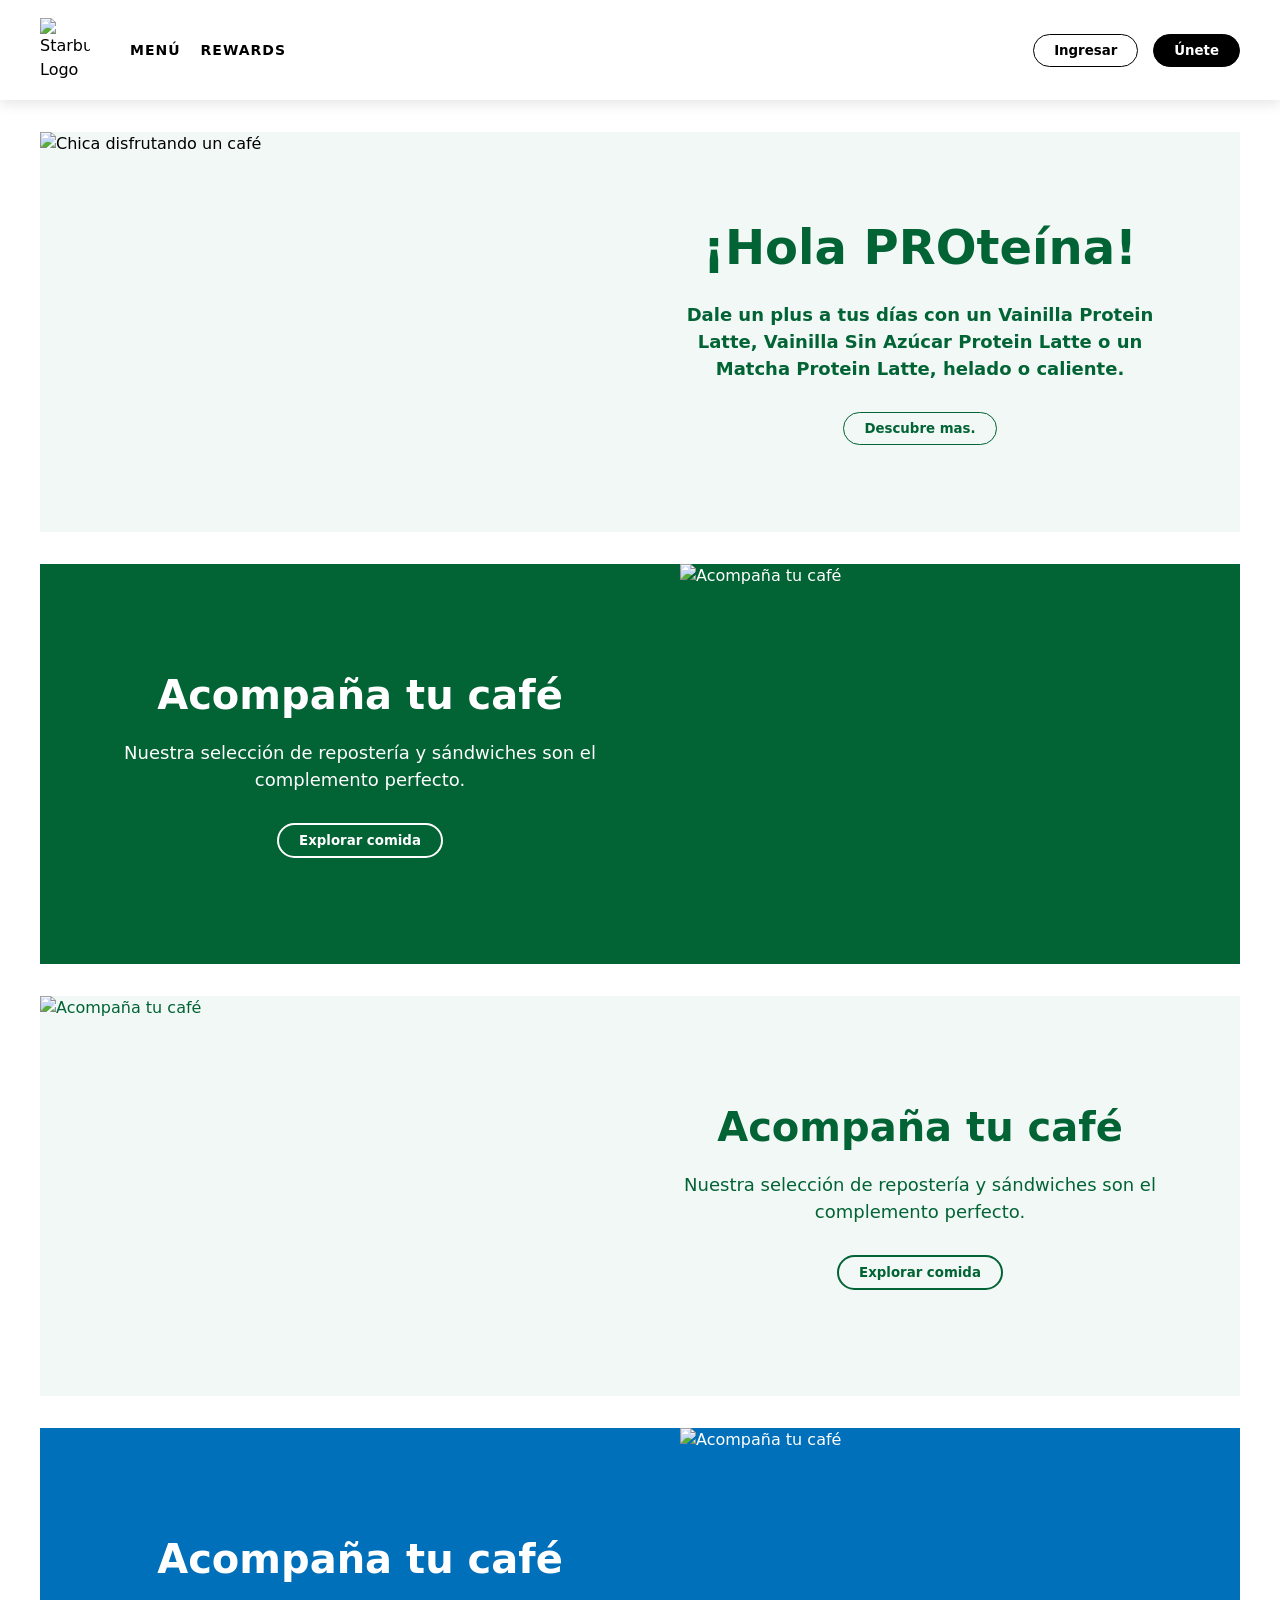
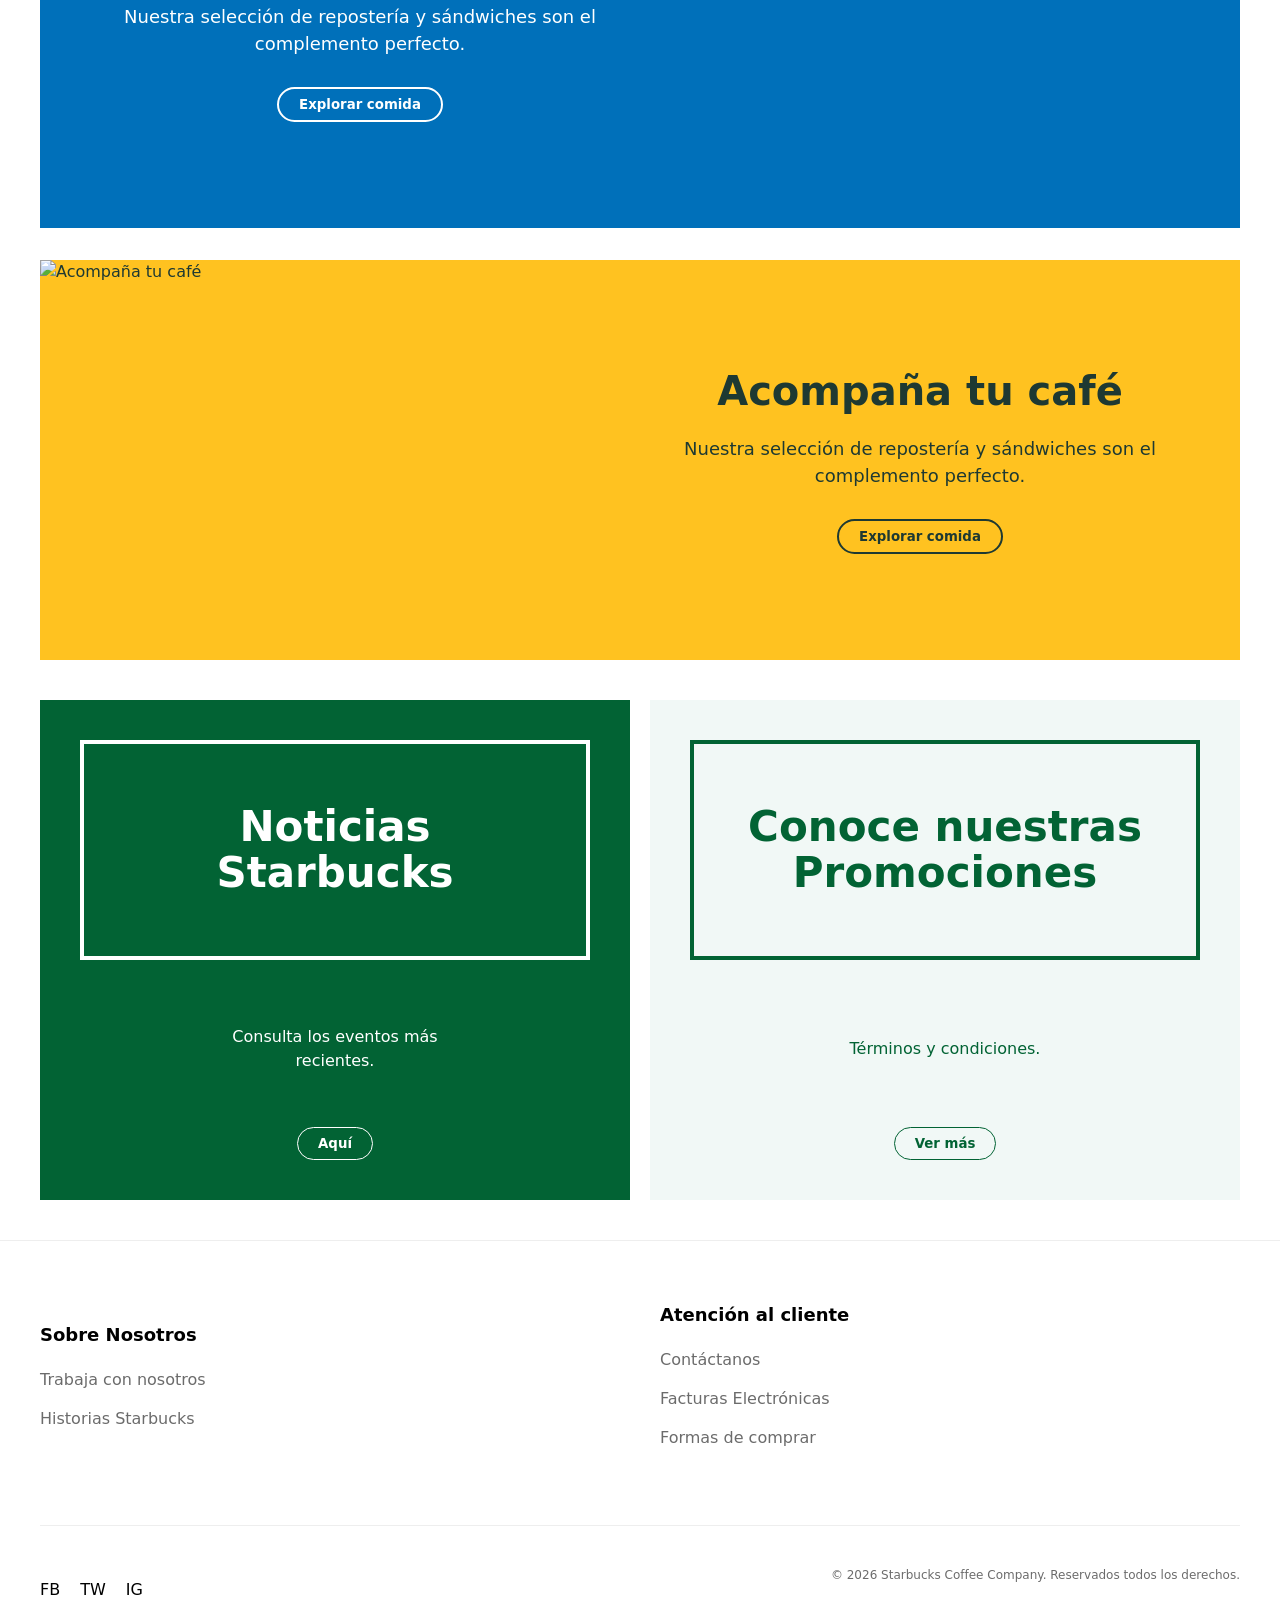
==== Index.html @ 3d538955 "Clase One" ====
<!doctype html>
<html lang="es">
  <head>
    <meta charset="UTF-8" />
    <meta name="viewport" content="width=device-width, initial-scale=1.0" />
    <title>Homepage | Starbucks</title>
    <link rel="icon" href="https://upload.wikimedia.org/wikipedia/en/thumb/d/d3/Starbucks_Corporation_Logo_2011.svg/1200px-Starbucks_Corporation_Logo_2011.svg.png">    <link rel="stylesheet" href="/styles.css">
  </head>
  <body>
    <header>
      <nav>
        <figure class="logo">
          <img src="https://upload.wikimedia.org/wikipedia/en/thumb/d/d3/Starbucks_Corporation_Logo_2011.svg/1200px-Starbucks_Corporation_Logo_2011.svg.png" alt="Starbucks Logo">
        </figure>

        <ul class="nav-links">
          <li><a href="menu.html" target="_blank">Menú</a></li>
          <li><a href="rewards.html" target="_blank">Rewards</a></li>
        </ul>
      </nav>

      <nav class="auth-buttons">
        <button class="btn-outline">Ingresar</button>
        <button class="btn-solid">Únete</button>
      </nav>
    </header>

    <main>
      <section class="bg-warm-white texto-chica-malteada">
        <figure>
          <img src="https://djftrby1k8irl.cloudfront.net/s3fs-public/2026-03%2FEDITABLE_SITIOWEB-01_0.jpg?auto=format,compress&q=70&crop=focalpoint&ar=1.8:1.0&w=1400&fit=max" alt="Chica disfrutando un café">
        </figure>
        <article>
          <h1>¡Hola PROteína!</h1>
          <p>Dale un plus a tus días con un Vainilla Protein Latte, Vainilla Sin Azúcar Protein Latte o un Matcha Protein Latte, helado o caliente.</p>
          <button class="btn-outline-green">Descubre mas.</button>
        </article>
      </section>

      <section class="clase1">
        <figure>
          <img src="https://picsum.photos/seed/food/800/600" alt="Acompaña tu café">
        </figure>
        <article>
          <h2>Acompaña tu café</h2>
          <p>Nuestra selección de repostería y sándwiches son el complemento perfecto.</p>
          <button class="btn-hero">Explorar comida</button>
        </article>
      </section>

      <section class="clase2">
        <figure>
          <img src="https://picsum.photos/seed/food/800/600" alt="Acompaña tu café">
        </figure>
        <article>
          <h2>Acompaña tu café</h2>
          <p>Nuestra selección de repostería y sándwiches son el complemento perfecto.</p>
          <button class="btn-hero">Explorar comida</button>
        </article>
      </section>

      <section class="clase3">
        <figure>
          <img src="https://picsum.photos/seed/food/800/600" alt="Acompaña tu café">
        </figure>
        <article>
          <h2>Acompaña tu café</h2>
          <p>Nuestra selección de repostería y sándwiches son el complemento perfecto.</p>
          <button class="btn-hero">Explorar comida</button>
        </article>
      </section>

      <section class="clase4">
        <figure>
          <img src="https://picsum.photos/seed/food/800/600" alt="Acompaña tu café">
        </figure>
        <article>
          <h2>Acompaña tu café</h2>
          <p>Nuestra selección de repostería y sándwiches son el complemento perfecto.</p>
          <button class="btn-hero">Explorar comida</button>
        </article>
      </section>

      <section class="grid">
        <article class="tarjeta bg-green">
          <div class="caja border-white">
            <h3>Noticias <br> Starbucks</h3>
          </div>
          <p>Consulta los eventos más recientes.</p>
          <button class="boton-blanco">Aquí</button>
        </article>

        <article class="tarjeta bg-cream">
          <div class="caja border-green">
            <h3>Conoce nuestras <br> Promociones</h3>
          </div>
          <p>Términos y condiciones.</p>
          <button class="boton-verde">Ver más</button>
        </article>
      </section>
    </main>

    <footer>
      <nav class="footer-nav">
        <section class="footer-group">
          <h4>Sobre Nosotros</h4>
          <ul>
            <li><a href="#">Trabaja con nosotros</a></li>
            <li><a href="#">Historias Starbucks</a></li>
          </ul>
        </section>

        <section class="footer-group">
          <h4>Atención al cliente</h4>
          <ul>
            <li><a href="#">Contáctanos</a></li>
            <li><a href="#">Facturas Electrónicas</a></li>
            <li><a href="#">Formas de comprar</a></li>
          </ul>
        </section>
      </nav>

      <aside class="footer-bottom">
        <nav class="social-icons">
          <a href="#">FB</a>
          <a href="#">TW</a>
          <a href="#">IG</a>
        </nav>
        <p class="copyright">© 2026 Starbucks Coffee Company. Reservados todos los derechos.</p>
      </aside>
    </footer>
  </body>
</html>
---- styles.css ----
/* Colores guardados */
:root {
  --starbucks-green: #026334;
  --starbucks-house-green: #026334;
  --starbucks-warm-white: #f1f8f6;
  --text-black: #000000;
  --text-gray: rgba(0, 0, 0, 0.58);
  --font-main: 'Inter', system-ui, -apple-system, sans-serif;
}

/* Herencia y reseteo */
* {
  margin: 0;
  padding: 0;
  box-sizing: border-box;
}

body {
  font-family: var(--font-main);
  color: var(--text-black);
  line-height: 1.5;
  background-color: #ffffff;
}

/* Encabezados XD */
h1, h2, h3 {color: var(--starbucks-house-green); line-height: 1.2;}

a {
  text-decoration: none;
  color: inherit;
  transition: color 0.2s;
}

ul {
  list-style: none;
}

img {
  max-width: 100%;
  display: block;
}

/* Layout semantico */
header {
  height: 100px;
  display: flex;
  align-items: center;
  justify-content: space-between;
  padding: 0 40px;
  background: #fff;
  box-shadow: 0 4px 12px rgba(0, 0, 0, 0.1);
  position: sticky;
  top: 0;
  z-index: 100;
}

nav {
  display: flex;
  align-items: center;
  gap: 40px;
}

.logo {
  width: 50px;
}

.nav-links {
  display: flex;
  gap: 20px;
  font-weight: 700;
  text-transform: uppercase;
  letter-spacing: 1px;
  font-size: 14px;
}

.nav-links a:hover {
  color: var(--starbucks-green);
}

.auth-buttons {
  display: flex;
  gap: 15px;
}

/* Botones base */
button,
a.boton-blanco,
a.boton-verde,
a.btn-hero,
a.btn-outline-green {
  padding: 8px 20px;
  border-radius: 50px;
  font-weight: 700;
  cursor: pointer;
  transition: all 0.2s;
  font-family: inherit;
  display: inline-block;
  text-align: center;
}

button {
  border: none;
}

.btn-outline {
  background: transparent;
  border: 1px solid var(--text-black);
  color: var(--text-black);
}

.btn-outline:hover {
  background: rgba(0, 0, 0, 0.05);
}

.btn-solid {
  background: var(--text-black);
  color: #fff;
  border: 1px solid var(--text-black);
}

.btn-solid:hover {
  opacity: 0.8;
}

.btn-outline-green {
  background: transparent;
  border: 1px solid var(--starbucks-green);
  color: var(--starbucks-green);
}

.btn-outline-green:hover {
  background: rgba(2, 99, 52, 0.08);
}

/* Secciones */
section {
  display: flex;
  margin: 32px 40px;
  min-height: 400px;
}

section:nth-child(even) {
  flex-direction: row-reverse;
}

article {
  flex: 1;
  display: flex;
  flex-direction: column;
  justify-content: center;
  align-items: center;
  text-align: center;
  padding: 40px;
}

figure {
  flex: 1;
}

figure img {
  width: 100%;
  height: 100%;
  object-fit: cover;
}

h1 {
  font-size: 48px;
  margin-bottom: 24px;
}

h2 {
  font-size: 40px;
  margin-bottom: 20px;
}

p {
  font-size: 18px;
  margin-bottom: 30px;
  max-width: 500px;
}

/* Primera sección */
.texto-chica-malteada p {
  color: var(--starbucks-green);
  font-weight: 700;
}

.bg-warm-white {
  background-color: var(--starbucks-warm-white);
}

/* CLASES*/
.clase1 {
  background-color: var(--starbucks-house-green);
  color: #fff;
}

.clase1 h1,
.clase1 h2,
.clase1 h3,
.clase1 p {
  color: #fff;
}

.clase2 {
  background-color: var(--starbucks-warm-white);
  color: var(--starbucks-house-green);
}

.clase2 h1,
.clase2 h2,
.clase2 h3,
.clase2 p {
  color: var(--starbucks-house-green);
}

.clase3 {
  background-color: #0070ba;
  color: #fff;
}

.clase3 h1,
.clase3 h2,
.clase3 h3,
.clase3 p {
  color: #fff;
}

.clase4 {
  background-color: #ffc220;
  color: #1e3932;
}

.clase4 h1,
.clase4 h2,
.clase4 h3,
.clase4 p {
  color: #1e3932;
}

/* Botón hero */
.btn-hero {
  border: 2px solid currentColor;
  background: transparent;
  color: inherit;
}

.btn-hero:hover {
  background: rgba(255, 255, 255, 0.1);
}

/* Grid final */
.grid {
  display: grid;
  grid-template-columns: 1fr 1fr;
  gap: 20px;
  margin: 40px;
  min-height: auto;
}

.tarjeta {
  padding: 40px;
  display: flex;
  flex-direction: column;
  align-items: center;
  text-align: center;
  justify-content: space-between;
  min-height: 500px;
}

.caja {
  width: 100%;
  padding: 60px 20px;
  border: 4px solid;
  margin-bottom: 30px;
  display: flex;
  justify-content: center;
  align-items: center;
}

.caja h3 {
  font-family: var(--font-main);
  font-size: 42px;
  line-height: 1.1;
}

.tarjeta p {
  font-size: 16px;
  margin-bottom: 20px;
  max-width: 250px;
}

/* Colores tarjetas */
.bg-green {
  background-color: var(--starbucks-green);
  color: #fff;
}

.bg-green .caja h3,
.bg-green p {
  color: #fff;
}

.bg-green .border-white {
  border-color: #fff;
}

.bg-cream {
  background-color: var(--starbucks-warm-white);
  color: var(--starbucks-house-green);
}

.bg-cream .caja h3,
.bg-cream p {
  color: var(--starbucks-house-green);
}

.bg-cream .border-green {
  border-color: var(--starbucks-green);
}

/* Botones tarjetas */
.boton-blanco {
  background: transparent;
  border: 1px solid #fff;
  color: #fff;
}

.boton-blanco:hover {
  background: rgba(255, 255, 255, 0.1);
}

.boton-verde {
  background: transparent;
  border: 1px solid var(--starbucks-house-green);
  color: var(--starbucks-house-green);
}

.boton-verde:hover {
  background: rgba(0, 0, 0, 0.05);
}

/* Footer */
footer {
  padding: 60px 40px;
  border-top: 1px solid #eee;
}

.footer-nav {
  display: grid;
  grid-template-columns: repeat(auto-fit, minmax(200px, 1fr));
  gap: 40px;
  margin-bottom: 60px;
}

.footer-group {
  display: block;
  margin: 0;
  min-height: auto;
}

.footer-group h4 {
  margin-bottom: 20px;
  font-size: 18px;
  font-weight: 700;
}

.footer-group ul li {
  margin-bottom: 15px;
  color: var(--text-gray);
}

.footer-group ul li a:hover {
  color: var(--text-black);
}

.footer-bottom {
  display: flex;
  justify-content: space-between;
  align-items: center;
  padding-top: 40px;
  border-top: 1px solid #eee;
}

.social-icons {
  display: flex;
  gap: 20px;
}

.copyright {
  font-size: 12px;
  color: var(--text-gray);
}

/* Responsive */
@media (max-width: 768px) {
  header {
    padding: 0 20px;
  }

  .nav-links {
    display: none;
  }

  section {
    flex-direction: column !important;
    margin: 20px 0;
  }

  h1 {
    font-size: 32px;
  }

  h2 {
    font-size: 28px;
  }

  .grid {
    grid-template-columns: 1fr;
    margin: 20px;
  }

  .tarjeta {
    min-height: auto;
    padding: 30px 20px;
  }

  .caja h3 {
    font-size: 32px;
  }

  .footer-bottom {
    flex-direction: column;
    gap: 20px;
    text-align: center;
  }
}
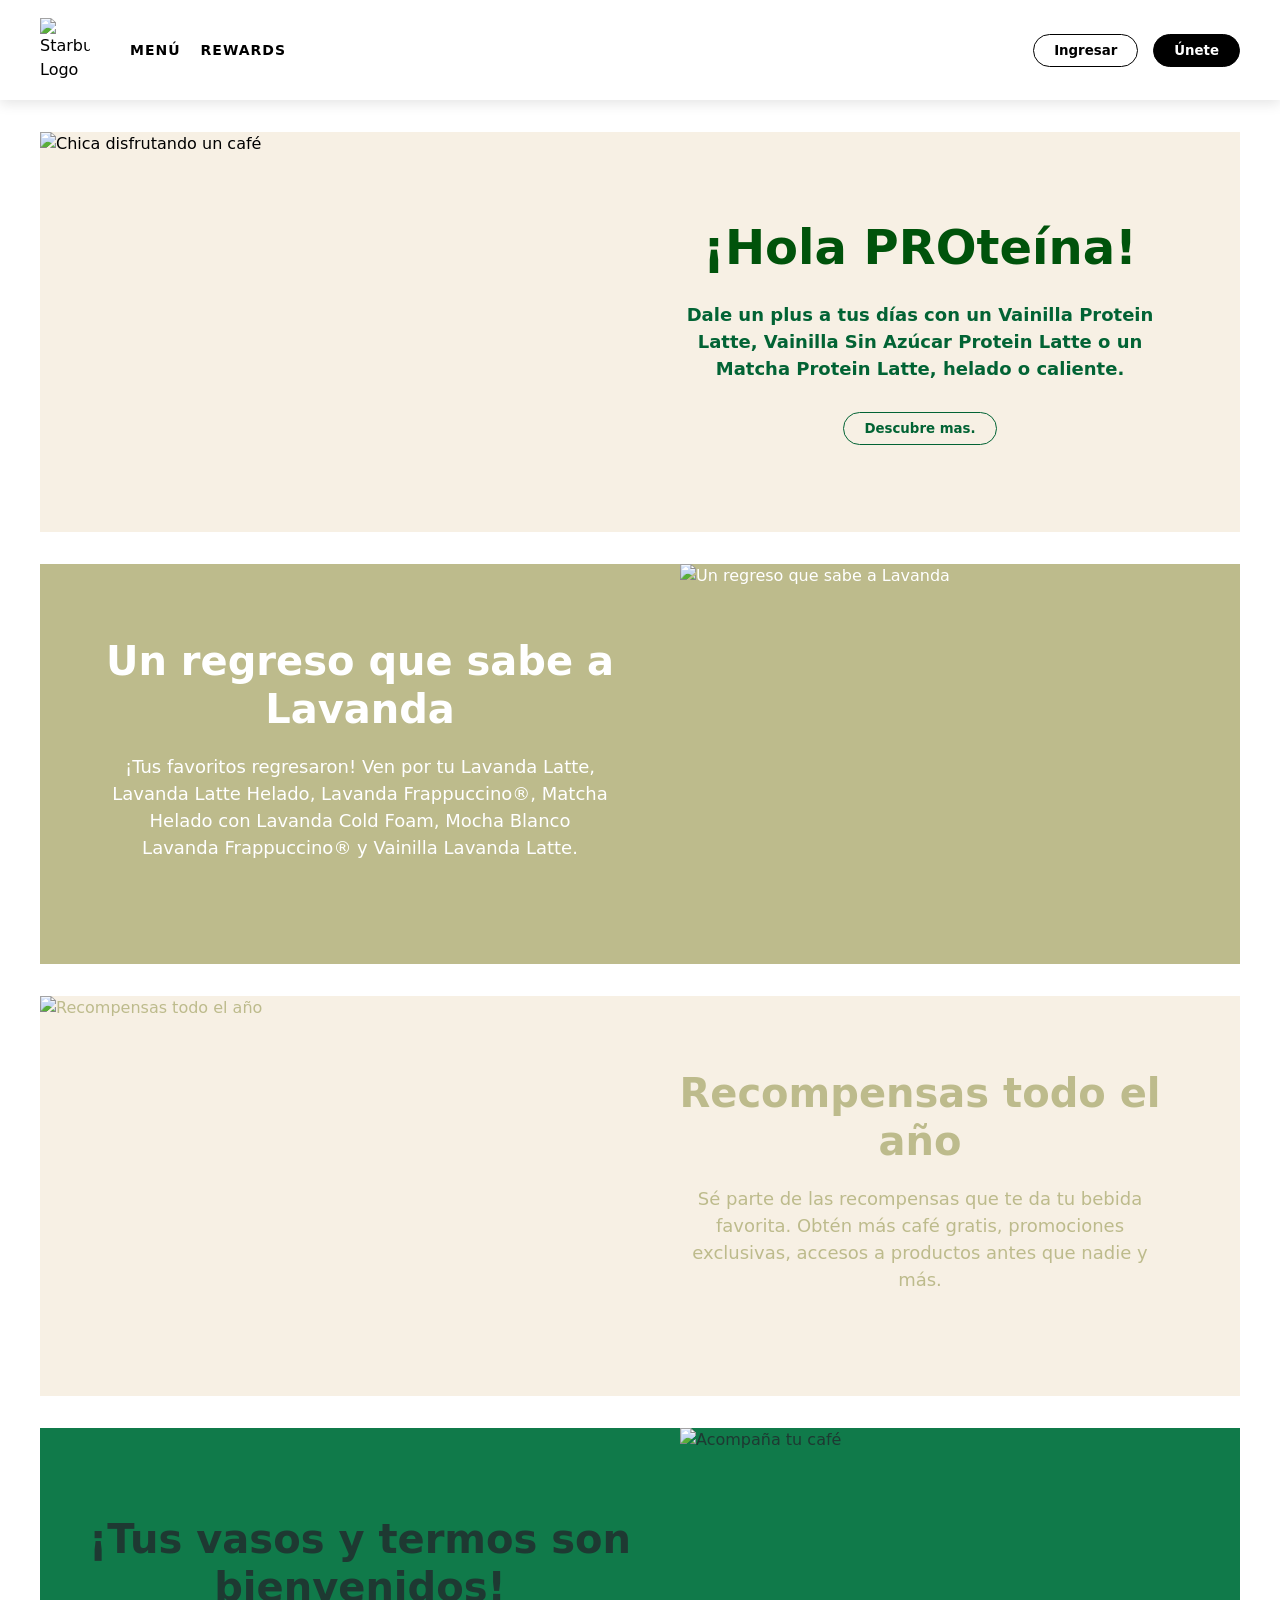
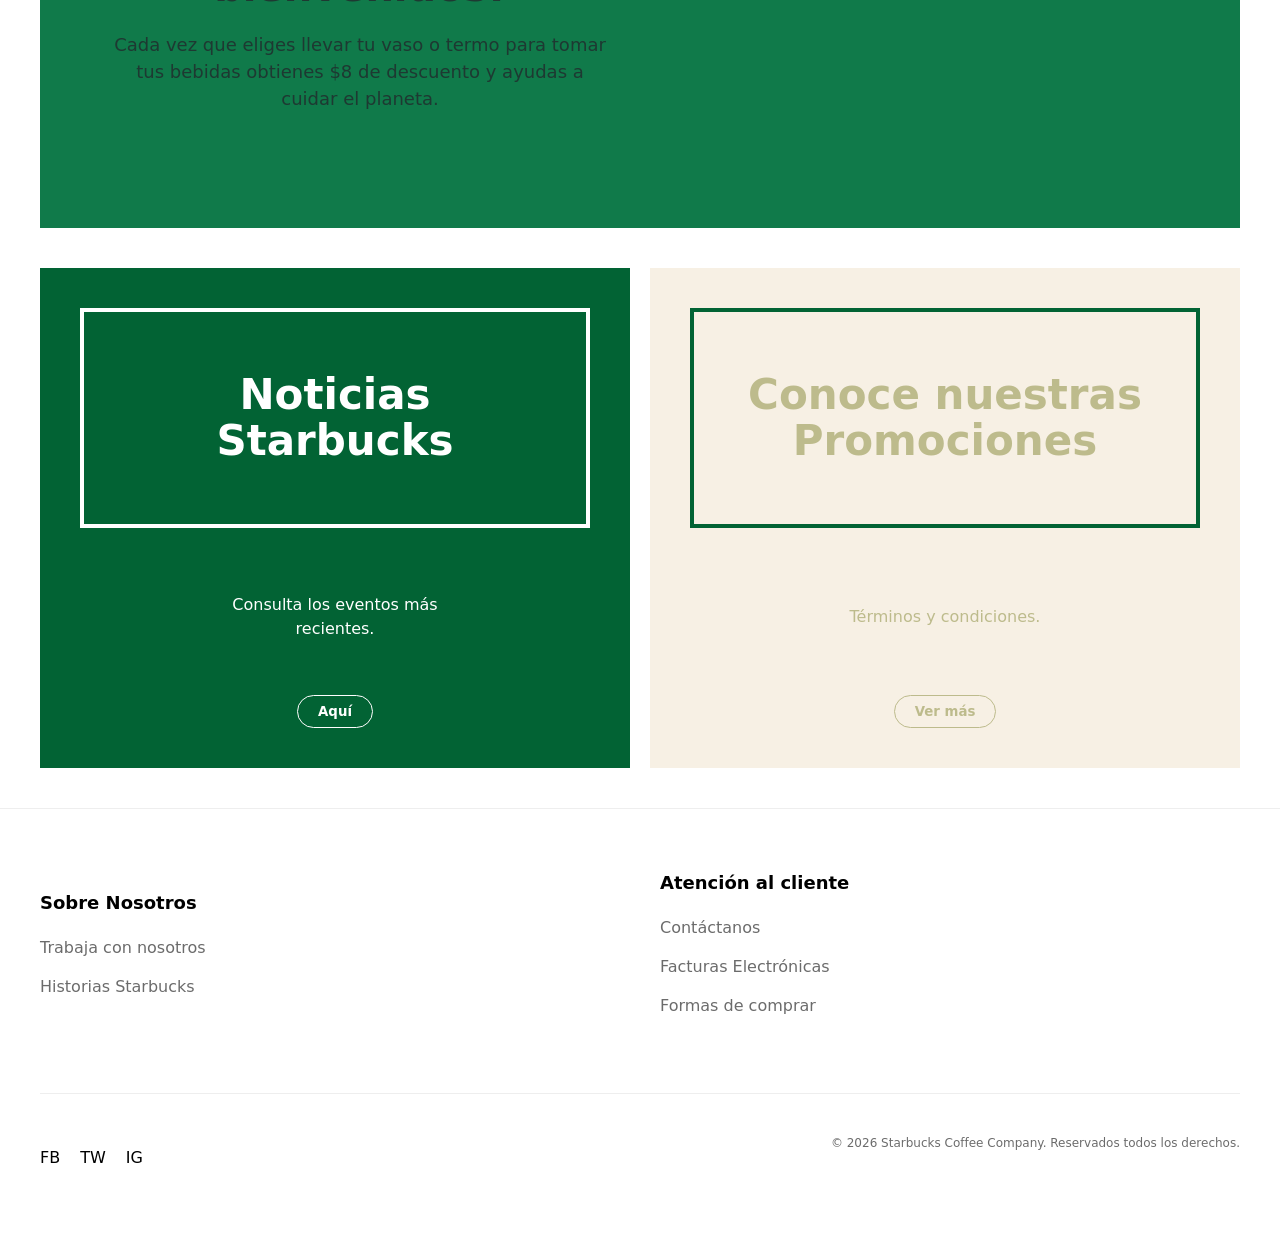
==== commit cf9fc644: "Actualizo" ====
--- a/Index.html
+++ b/Index.html
@@ -30,54 +30,40 @@
         <figure>
           <img src="https://djftrby1k8irl.cloudfront.net/s3fs-public/2026-03%2FEDITABLE_SITIOWEB-01_0.jpg?auto=format,compress&q=70&crop=focalpoint&ar=1.8:1.0&w=1400&fit=max" alt="Chica disfrutando un café">
         </figure>
-        <article>
-          <h1>¡Hola PROteína!</h1>
-          <p>Dale un plus a tus días con un Vainilla Protein Latte, Vainilla Sin Azúcar Protein Latte o un Matcha Protein Latte, helado o caliente.</p>
-          <button class="btn-outline-green">Descubre mas.</button>
-        </article>
+    <article>
+      <h1>¡Hola PROteína!</h1>
+      <p>Dale un plus a tus días con un Vainilla Protein Latte, Vainilla Sin Azúcar Protein Latte o un Matcha Protein Latte, helado o caliente.</p>
+      <button class="btn-outline-green">Descubre mas.</button>
+    </article>
       </section>
 
       <section class="clase1">
         <figure>
-          <img src="https://picsum.photos/seed/food/800/600" alt="Acompaña tu café">
+          <img src="https://djftrby1k8irl.cloudfront.net/s3fs-public/2026-03%2FEDITABLE_SITIOWEB-03_0.jpg?auto=format,compress&q=70&crop=focalpoint&ar=1.8:1.0&w=1400&fit=max" alt="Un regreso que sabe a Lavanda">
         </figure>
         <article>
-          <h2>Acompaña tu café</h2>
-          <p>Nuestra selección de repostería y sándwiches son el complemento perfecto.</p>
-          <button class="btn-hero">Explorar comida</button>
+          <h2>Un regreso que sabe a Lavanda</h2>
+          <p>¡Tus favoritos regresaron! Ven por tu Lavanda Latte, Lavanda Latte Helado, Lavanda Frappuccino®, Matcha Helado con Lavanda Cold Foam, Mocha Blanco Lavanda Frappuccino® y Vainilla Lavanda Latte.</p>
         </article>
       </section>
 
       <section class="clase2">
         <figure>
-          <img src="https://picsum.photos/seed/food/800/600" alt="Acompaña tu café">
+          <img src="https://djftrby1k8irl.cloudfront.net/s3fs-public/2026-03%2FEDITABLE_SITIOWEB-02_2.jpg?auto=format,compress&q=70&crop=focalpoint&ar=1.8:1.0&w=1400&fit=max" alt="Recompensas todo el año">
         </figure>
         <article>
-          <h2>Acompaña tu café</h2>
-          <p>Nuestra selección de repostería y sándwiches son el complemento perfecto.</p>
-          <button class="btn-hero">Explorar comida</button>
-        </article>
-      </section>
-
-      <section class="clase3">
-        <figure>
-          <img src="https://picsum.photos/seed/food/800/600" alt="Acompaña tu café">
-        </figure>
-        <article>
-          <h2>Acompaña tu café</h2>
-          <p>Nuestra selección de repostería y sándwiches son el complemento perfecto.</p>
-          <button class="btn-hero">Explorar comida</button>
+          <h2>Recompensas todo el año</h2>
+          <p>Sé parte de las recompensas que te da tu bebida favorita. Obtén más café gratis, promociones exclusivas, accesos a productos antes que nadie y más.</p>
         </article>
       </section>
 
       <section class="clase4">
         <figure>
-          <img src="https://picsum.photos/seed/food/800/600" alt="Acompaña tu café">
+          <img src="https://djftrby1k8irl.cloudfront.net/s3fs-public/2026-03%2FEDITABLE_SITIOWEB-05_1.jpg?auto=format,compress&q=70&crop=focalpoint&ar=1.8:1.0&w=1400&fit=max" alt="Acompaña tu café">
         </figure>
         <article>
-          <h2>Acompaña tu café</h2>
-          <p>Nuestra selección de repostería y sándwiches son el complemento perfecto.</p>
-          <button class="btn-hero">Explorar comida</button>
+          <h2>¡Tus vasos y termos son bienvenidos!</h2>
+          <p>Cada vez que eliges llevar tu vaso o termo para tomar tus bebidas obtienes $8 de descuento y ayudas a cuidar el planeta.</p>
         </article>
       </section>
 
--- a/styles.css
+++ b/styles.css
@@ -1,8 +1,8 @@
 /* Colores guardados */
 :root {
   --starbucks-green: #026334;
-  --starbucks-house-green: #026334;
-  --starbucks-warm-white: #f1f8f6;
+  --starbucks-house-green: #BDBB8C;
+  --starbucks-warm-white: #F7F0E4; /* Hola proteina */
   --text-black: #000000;
   --text-gray: rgba(0, 0, 0, 0.58);
   --font-main: 'Inter', system-ui, -apple-system, sans-serif;
@@ -163,6 +163,9 @@
   object-fit: cover;
 }
 
+article h1 {
+  color: #00530b;
+}
 h1 {
   font-size: 48px;
   margin-bottom: 24px;
@@ -215,7 +218,7 @@
 }
 
 .clase3 {
-  background-color: #0070ba;
+  background-color: #3B4F35;
   color: #fff;
 }
 
@@ -227,7 +230,7 @@
 }
 
 .clase4 {
-  background-color: #ffc220;
+  background-color: #107A4A;
   color: #1e3932;
 }
 
